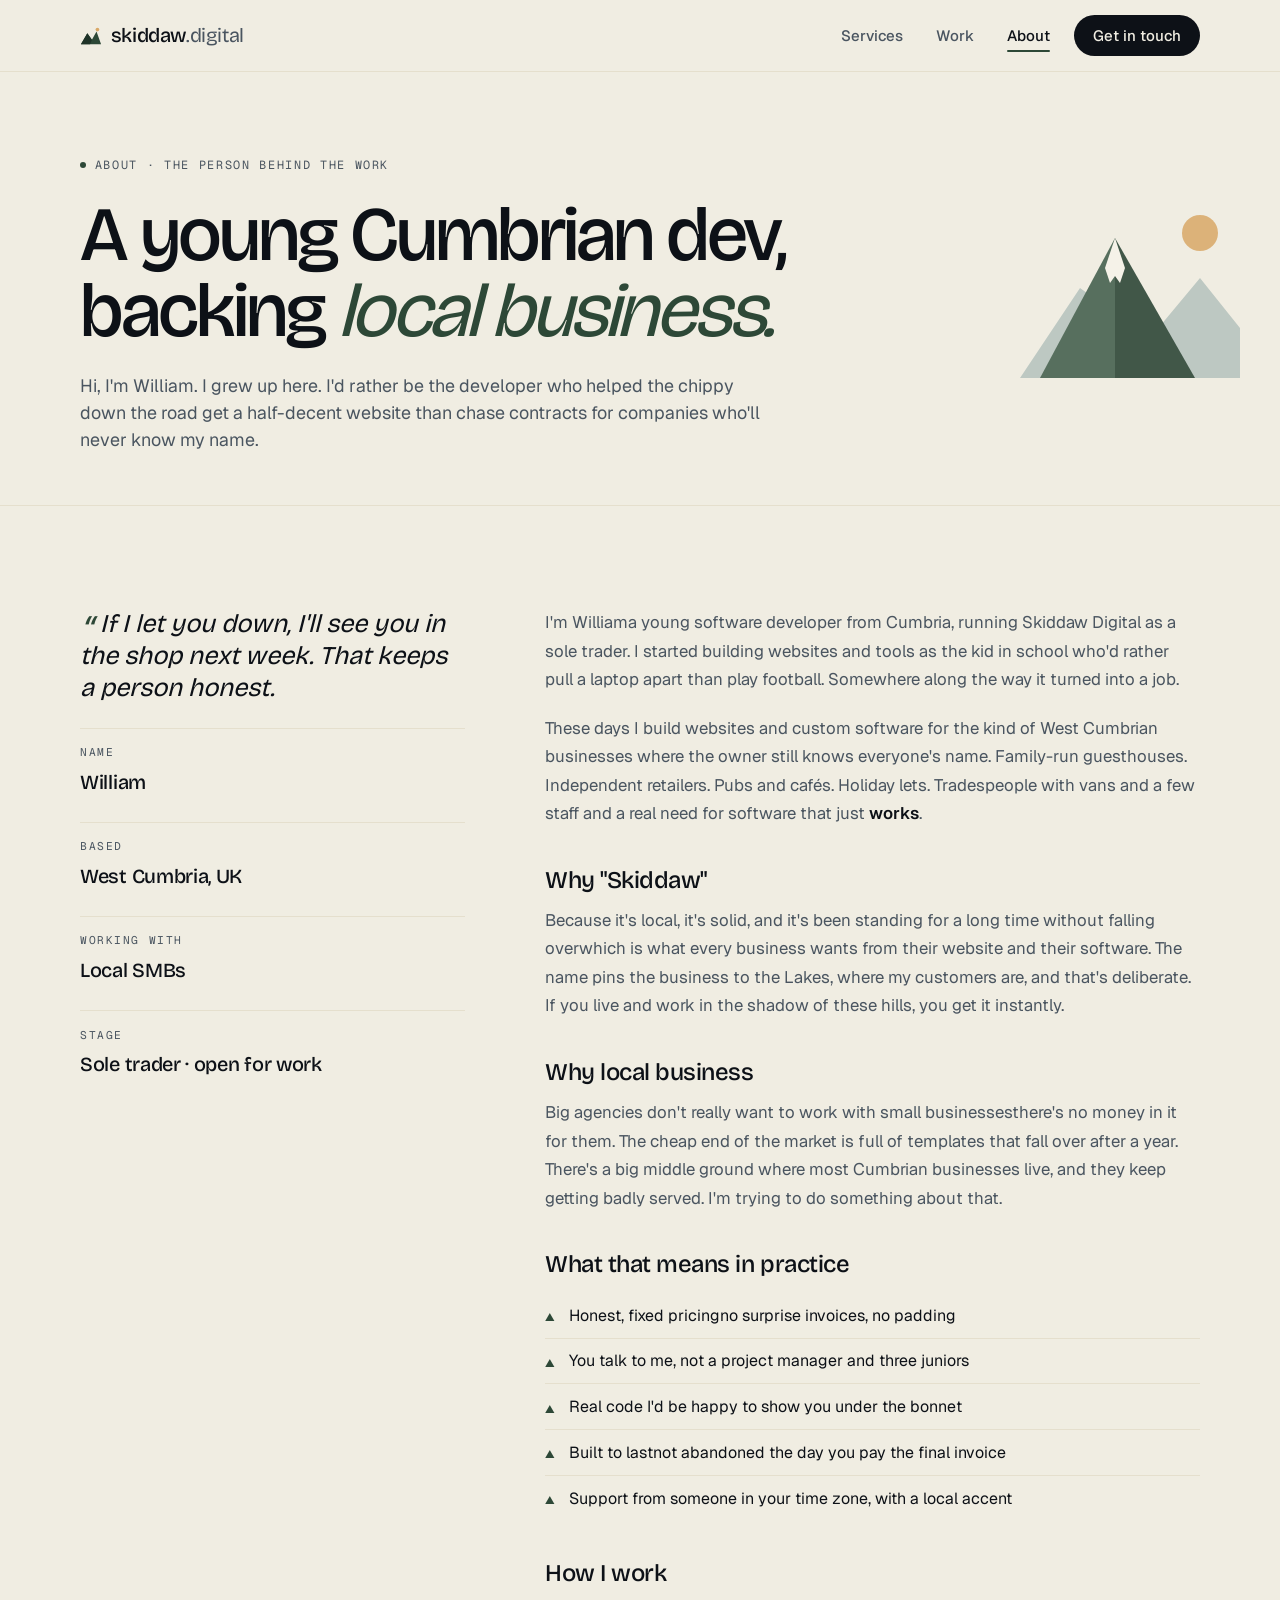
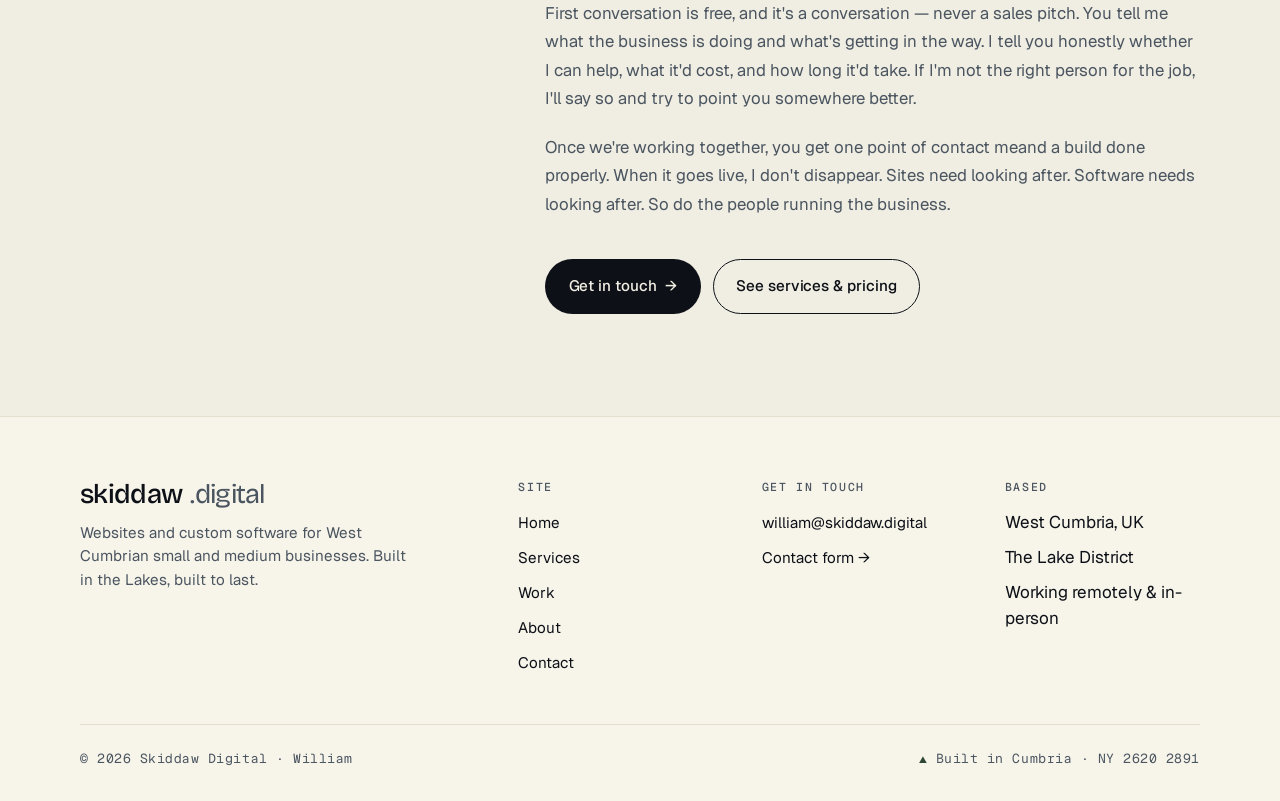
==== about.html @ 1a7762fa "Re Change titles back" ====
<!DOCTYPE html>
<html lang="en-GB">
<head>
  <meta charset="UTF-8" />
  <meta name="viewport" content="width=device-width, initial-scale=1.0" />
  <title>About — Skiddaw Digital</title>
  <meta name="description" content="William, the person behind Skiddaw Digital. On a mission to give West Cumbrian small businesses better websites and software, without the agency markup." />
  <link rel="preconnect" href="https://fonts.googleapis.com" />
  <link rel="preconnect" href="https://fonts.gstatic.com" crossorigin />
  <link href="https://fonts.googleapis.com/css2?family=Bricolage+Grotesque:opsz,wght@12..96,300..700&family=Geist:wght@400;500;600&family=Geist+Mono:wght@400;500&display=swap" rel="stylesheet" />
  <link rel="stylesheet" href="styles.css" />
</head>
<body>

  <header class="site-header">
    <div class="nav-inner">
      <a href="index.html" class="logo">
        <svg class="logo-mark" viewBox="0 0 24 24" xmlns="http://www.w3.org/2000/svg" aria-hidden="true">
          <polygon points="1,21 8,9 13,16 18,7 23,21" fill="#2D4837"/>
          <polygon points="8,9 13,16 11,21 1,21" fill="#1F3328"/>
          <circle cx="19" cy="5" r="2" fill="#D9A867"/>
        </svg>
        <span>skiddaw<span class="digital">.digital</span></span>
      </a>
      <button class="nav-toggle" aria-expanded="false" aria-controls="nav-list">Menu</button>
      <ul class="nav-list" id="nav-list">
        <li><a href="services.html">Services</a></li>
        <li><a href="work.html">Work</a></li>
        <li><a href="about.html" class="active">About</a></li>
        <li><a href="contact.html" class="nav-cta">Get in touch</a></li>
      </ul>
    </div>
  </header>

  <main>

    <!-- ===== Page hero ===== -->
    <section class="page-hero">
      <div class="container">
        <p class="kicker"><span class="dot"></span> About · The person behind the work</p>
        <h1 data-reveal>
          A young Cumbrian dev,<br/>
          backing <span class="accent">local business.</span>
        </h1>
        <p class="lead lead-wide" data-reveal>
          Hi, I'm William. I grew up here. I'd rather be the developer
          who helped the chippy down the road get a half-decent website
          than chase contracts for companies who'll never know my name.
        </p>

        <svg class="page-hero-mark" viewBox="0 0 220 180" xmlns="http://www.w3.org/2000/svg" aria-hidden="true">
          <circle cx="180" cy="35" r="18" fill="#D9A867"/>
          <polygon fill="#B5C2BD" points="0,180 60,90 130,140 180,80 220,130 220,180"/>
          <polygon fill="#3D5A48" points="20,180 95,40 95,180"/>
          <polygon fill="#233D2E" points="95,40 95,180 175,180"/>
          <polygon fill="#F7F4EA" points="85,70 95,40 105,70 100,85 95,78 90,85"/>
        </svg>
      </div>
    </section>

    <!-- ===== About body ===== -->
    <section class="section">
      <div class="container">
        <div class="about-grid">

          <aside class="about-side">
            <div class="sticky">
              <p class="pull-quote">
                If I let you down, I'll see you in the shop next week.
                That keeps a person honest.
              </p>
              <div class="meta-card">
                <div class="label">Name</div>
                <div class="value">William</div>
              </div>
              <div class="meta-card">
                <div class="label">Based</div>
                <div class="value">West Cumbria, UK</div>
              </div>
              <div class="meta-card">
                <div class="label">Working with</div>
                <div class="value">Local SMBs</div>
              </div>
              <div class="meta-card">
                <div class="label">Stage</div>
                <div class="value">Sole trader · open for work</div>
              </div>
            </div>
          </aside>

          <div class="prose" data-reveal>
            <p>
              I'm Williama young software developer from Cumbria,
              running Skiddaw Digital as a sole trader. I started
              building websites and tools as the kid in school who'd
              rather pull a laptop apart than play football. Somewhere
              along the way it turned into a job.
            </p>

            <p>
              These days I build websites and custom software for the
              kind of West Cumbrian businesses where the owner still
              knows everyone's name. Family-run guesthouses. Independent
              retailers. Pubs and cafés. Holiday lets. Tradespeople with
              vans and a few staff and a real need for software that
              just <strong>works</strong>.
            </p>

            <h3>Why "Skiddaw"</h3>
            <p>
              Because it's local, it's solid, and it's been standing for
              a long time without falling overwhich is what every
              business wants from their website and their software. The
              name pins the business to the Lakes, where my customers
              are, and that's deliberate. If you live and work in the
              shadow of these hills, you get it instantly.
            </p>

            <h3>Why local business</h3>
            <p>
              Big agencies don't really want to work with small
              businessesthere's no money in it for them. The cheap
              end of the market is full of templates that fall over
              after a year. There's a big middle ground where most
              Cumbrian businesses live, and they keep getting badly
              served. I'm trying to do something about that.
            </p>

            <h3>What that means in practice</h3>
            <ul>
              <li>Honest, fixed pricingno surprise invoices, no padding</li>
              <li>You talk to me, not a project manager and three juniors</li>
              <li>Real code I'd be happy to show you under the bonnet</li>
              <li>Built to lastnot abandoned the day you pay the final invoice</li>
              <li>Support from someone in your time zone, with a local accent</li>
            </ul>

            <h3>How I work</h3>
            <p>
              First conversation is free, and it's a conversation —
              never a sales pitch. You tell me what the business is
              doing and what's getting in the way. I tell you honestly
              whether I can help, what it'd cost, and how long it'd
              take. If I'm not the right person for the job, I'll say so
              and try to point you somewhere better.
            </p>

            <p>
              Once we're working together, you get one point of contact
             meand a build done properly. When it goes live, I
              don't disappear. Sites need looking after. Software needs
              looking after. So do the people running the business.
            </p>


            <div class="cta-row" style="margin-top: 2.5rem;">
              <a href="contact.html" class="btn btn-primary">Get in touch <span class="arrow">→</span></a>
              <a href="services.html" class="btn btn-ghost">See services &amp; pricing</a>
            </div>
          </div>

        </div>
      </div>
    </section>

  </main>

  <footer>
    <div class="container">
      <div class="footer-grid">
        <div class="footer-brand">
          <h3>skiddaw<span class="digital">.digital</span></h3>
          <p>
            Websites and custom software for West Cumbrian small and medium
            businesses. Built in the Lakes, built to last.
          </p>
        </div>
        <div class="footer-col">
          <h4>Site</h4>
          <ul>
            <li><a href="index.html">Home</a></li>
            <li><a href="services.html">Services</a></li>
            <li><a href="work.html">Work</a></li>
            <li><a href="about.html">About</a></li>
            <li><a href="contact.html">Contact</a></li>
          </ul>
        </div>
        <div class="footer-col">
          <h4>Get in touch</h4>
          <ul>
            <li><a href="mailto:william@skiddaw.digital">william@skiddaw.digital</a></li>
            <li><a href="contact.html">Contact form →</a></li>
          </ul>
        </div>
        <div class="footer-col">
          <h4>Based</h4>
          <ul>
            <li>West Cumbria, UK</li>
            <li>The Lake District</li>
            <li>Working remotely &amp; in-person</li>
          </ul>
        </div>
      </div>
      <div class="footer-bottom">
        <span>© <span data-year></span> Skiddaw Digital · William</span>
        <span><span class="accent">▲</span> Built in Cumbria · NY 2620 2891</span>
      </div>
    </div>
  </footer>

  <script src="script.js"></script>
</body>
</html>
---- styles.css ----
/* =========================================================
   Skiddaw Digital
   Modern stylesheetlow-poly mountain identity
   ========================================================= */

:root {
  /* === Stone / mountain palette === */
  --stone:        #F0EDE2;   /* page background, warm stone */
  --stone-50:     #F7F4EA;
  --stone-100:    #FBF8EE;   /* surfaces, cards */
  --stone-200:    #E5DFCD;   /* borders, hairlines */
  --stone-300:    #C8C1AB;

  --ink:          #0D1117;   /* primary text, near-black */
  --ink-2:        #1F2937;
  --slate:        #4A5560;   /* muted text */
  --slate-2:      #6B7480;

  /* === Mountain layers === */
  --sky:          #E4E8E3;
  --peak-far:     #B5C2BD;   /* furthest range, palest */
  --peak-mid:     #758678;   /* mid range */
  --peak-main-l:  #3D5A48;   /* main peak, light face */
  --peak-main-d:  #233D2E;   /* main peak, shadow face */
  --peak-sub-l:   #4A6855;
  --peak-sub-d:   #2D4837;
  --foreground:   #1A2D22;   /* deepest, front layer */
  --snow:         #F7F4EA;
  --sun:          #D9A867;   /* heather/sunset, single warm accent */

  /* === Brand accents (used sparingly) === */
  --fell:         #2D4837;   /* primary accentdeep fell green */
  --fell-bright:  #3D6750;
  --fell-deep:    #1F3328;
  --heather:      #C97A3F;   /* secondary accent, autumn fells */

  /* === Type === */
  --display: "Bricolage Grotesque", "Helvetica Neue", system-ui, sans-serif;
  --body:    "Geist", "Inter", system-ui, -apple-system, sans-serif;
  --mono:    "Geist Mono", ui-monospace, "JetBrains Mono", monospace;

  /* === Layout === */
  --container: 1200px;
  --gutter: clamp(1.25rem, 4vw, 2.5rem);
  --radius: 6px;
  --radius-lg: 14px;
}

* { box-sizing: border-box; margin: 0; padding: 0; }
html { scroll-behavior: smooth; }

body {
  font-family: var(--body);
  font-size: 17px;
  line-height: 1.55;
  color: var(--ink);
  background: var(--stone);
  -webkit-font-smoothing: antialiased;
  -moz-osx-font-smoothing: grayscale;
  overflow-x: hidden;
  font-feature-settings: "ss01", "cv11";
}

img, svg { max-width: 100%; display: block; }
a { color: inherit; text-decoration: none; }
::selection { background: var(--fell); color: var(--stone); }

/* =========================================================
   Header / Nav
   ========================================================= */

.site-header {
  border-bottom: 1px solid var(--stone-200);
  position: sticky;
  top: 0;
  background: rgba(240, 237, 226, 0.92);
  backdrop-filter: blur(10px) saturate(120%);
  -webkit-backdrop-filter: blur(10px) saturate(120%);
  z-index: 100;
}

.nav-inner {
  max-width: var(--container);
  margin: 0 auto;
  padding: 0.95rem var(--gutter);
  display: flex;
  align-items: center;
  justify-content: space-between;
  gap: 1.5rem;
}

.logo {
  font-family: var(--display);
  font-size: 1.25rem;
  font-weight: 500;
  letter-spacing: -0.02em;
  display: flex;
  align-items: center;
  gap: 0.55rem;
  color: var(--ink);
}

.logo-mark {
  width: 22px;
  height: 22px;
  display: inline-block;
  flex-shrink: 0;
}

.logo .digital {
  color: var(--slate);
  font-weight: 400;
}

.nav-list {
  list-style: none;
  display: flex;
  align-items: center;
  gap: 0.15rem;
}

.nav-list a {
  display: block;
  padding: 0.5rem 0.95rem;
  font-size: 0.94rem;
  font-weight: 500;
  color: var(--slate);
  transition: color 0.2s;
  position: relative;
  font-family: var(--body);
}

.nav-list a:hover { color: var(--ink); }
.nav-list a.active { color: var(--ink); }
.nav-list a.active::after {
  content: "";
  position: absolute;
  bottom: 0.2rem;
  left: 0.95rem;
  right: 0.95rem;
  height: 2px;
  background: var(--fell);
  border-radius: 1px;
}

.nav-cta {
  background: var(--ink);
  color: var(--stone) !important;
  border-radius: 999px;
  padding: 0.55rem 1.2rem !important;
  margin-left: 0.4rem;
  transition: background 0.2s !important;
}
.nav-cta:hover { background: var(--fell); }
.nav-cta::after { display: none !important; }

.nav-toggle {
  display: none;
  background: none;
  border: 1px solid var(--stone-200);
  border-radius: 4px;
  padding: 0.45rem 0.8rem;
  font-family: var(--body);
  font-size: 0.85rem;
  font-weight: 500;
  cursor: pointer;
  color: var(--ink);
}

@media (max-width: 760px) {
  .nav-list { display: none; }
  .nav-list.open {
    display: flex;
    position: absolute;
    top: 100%;
    left: 0; right: 0;
    flex-direction: column;
    align-items: stretch;
    background: var(--stone);
    border-bottom: 1px solid var(--stone-200);
    padding: 0.5rem var(--gutter) 1rem;
    gap: 0;
  }
  .nav-list.open a {
    padding: 0.85rem 0;
    border-bottom: 1px solid var(--stone-200);
  }
  .nav-list.open .nav-cta {
    margin-top: 0.75rem;
    margin-left: 0;
    text-align: center;
  }
  .nav-toggle { display: inline-block; }
}

/* =========================================================
   Layout primitives
   ========================================================= */

.container {
  max-width: var(--container);
  margin: 0 auto;
  padding: 0 var(--gutter);
}

.section { padding: clamp(4rem, 8vw, 7rem) 0; }
.section-tight { padding: clamp(2.5rem, 5vw, 4rem) 0; }

.section-tag {
  font-family: var(--mono);
  font-size: 0.74rem;
  letter-spacing: 0.12em;
  text-transform: uppercase;
  color: var(--fell);
  display: inline-flex;
  align-items: center;
  gap: 0.6rem;
  margin-bottom: 1.5rem;
}

.section-tag::before {
  content: "";
  width: 22px;
  height: 1px;
  background: var(--fell);
}

/* =========================================================
   Typography
   ========================================================= */

h1, h2, h3, h4 {
  font-family: var(--display);
  font-weight: 500;
  line-height: 1.02;
  letter-spacing: -0.025em;
  color: var(--ink);
}

.display-xl {
  font-size: clamp(2.85rem, 8vw, 6.5rem);
  font-weight: 500;
  line-height: 0.96;
  letter-spacing: -0.045em;
}

.display-xl .accent {
  color: var(--fell);
  font-style: italic;
  font-weight: 400;
}

.display-l {
  font-size: clamp(2rem, 4.5vw, 3.5rem);
  font-weight: 500;
  line-height: 1;
  letter-spacing: -0.035em;
}

.display-l .accent {
  color: var(--fell);
  font-style: italic;
  font-weight: 400;
}

.display-m {
  font-size: clamp(1.6rem, 2.8vw, 2.25rem);
  font-weight: 500;
  letter-spacing: -0.025em;
}

.kicker {
  font-family: var(--mono);
  font-size: 0.74rem;
  letter-spacing: 0.14em;
  text-transform: uppercase;
  color: var(--slate);
  margin-bottom: 1.5rem;
  display: inline-flex;
  align-items: center;
  gap: 0.55rem;
}

.kicker .dot {
  width: 6px; height: 6px;
  background: var(--fell);
  border-radius: 50%;
  display: inline-block;
}

.lead {
  font-size: clamp(1.1rem, 1.6vw, 1.3rem);
  line-height: 1.5;
  color: var(--slate);
  max-width: 40ch;
}

.lead-wide { max-width: 60ch; }

p { color: var(--slate); }
p strong { color: var(--ink); font-weight: 600; }

/* =========================================================
   Buttons
   ========================================================= */

.btn {
  display: inline-flex;
  align-items: center;
  gap: 0.55rem;
  padding: 0.85rem 1.4rem;
  font-family: var(--body);
  font-size: 0.95rem;
  font-weight: 500;
  border-radius: 999px;
  border: 1px solid transparent;
  cursor: pointer;
  transition: transform 0.18s ease, background 0.2s, color 0.2s, border-color 0.2s;
  white-space: nowrap;
  letter-spacing: -0.005em;
}

.btn:hover { transform: translateY(-1px); }
.btn .arrow { transition: transform 0.2s; }
.btn:hover .arrow { transform: translateX(3px); }

.btn-primary {
  background: var(--ink);
  color: var(--stone);
}
.btn-primary:hover { background: var(--fell); }

.btn-accent {
  background: var(--fell);
  color: var(--stone);
}
.btn-accent:hover { background: var(--fell-bright); }

.btn-ghost {
  background: transparent;
  color: var(--ink);
  border-color: var(--ink);
}
.btn-ghost:hover { background: var(--ink); color: var(--stone); }

.cta-row { display: flex; gap: 0.75rem; flex-wrap: wrap; }

/* =========================================================
   Hero (home)
   ========================================================= */

.hero {
  padding: clamp(3.5rem, 8vw, 6rem) 0 0;
  position: relative;
}

.hero-grid {
  display: grid;
  grid-template-columns: 1fr;
  gap: 2.5rem;
  align-items: end;
  margin-bottom: clamp(2.5rem, 5vw, 4rem);
}

@media (min-width: 880px) {
  .hero-grid {
    grid-template-columns: minmax(0, 1.5fr) minmax(0, 1fr);
    gap: 4rem;
  }
}

.hero-lead {
  max-width: 34ch;
  margin-top: 1.75rem;
  font-size: clamp(1.05rem, 1.4vw, 1.2rem);
  color: var(--slate);
}

.hero-meta {
  display: flex;
  flex-direction: column;
  gap: 1.25rem;
  padding-bottom: 0.25rem;
}

.coords-card {
  border: 1px solid var(--stone-200);
  background: var(--stone-100);
  border-radius: var(--radius);
  padding: 1.1rem 1.25rem;
  font-family: var(--mono);
  font-size: 0.78rem;
  color: var(--slate);
  line-height: 1.7;
}

.coords-card .coord-label {
  color: var(--fell);
  text-transform: uppercase;
  letter-spacing: 0.1em;
  font-size: 0.7rem;
  margin-bottom: 0.35rem;
}

.coords-card .coord-val { color: var(--ink); }

/* === Mountain scene panel === */
.mountain-banner {
  width: 100%;
  background: var(--sky);
  border-top: 1px solid var(--stone-200);
  border-bottom: 1px solid var(--stone-200);
  position: relative;
  overflow: hidden;
}

.mountain-banner svg {
  width: 100%;
  height: auto;
  display: block;
}

/* Strap caption under mountain */
.elev-strap {
  background: var(--ink);
  color: var(--stone);
  padding: 0.85rem 0;
  font-family: var(--mono);
  font-size: 0.78rem;
  letter-spacing: 0.1em;
  text-transform: uppercase;
}

.elev-strap-inner {
  max-width: var(--container);
  margin: 0 auto;
  padding: 0 var(--gutter);
  display: flex;
  flex-wrap: wrap;
  justify-content: space-between;
  gap: 1rem;
  color: rgba(240, 237, 226, 0.7);
}

.elev-strap-inner .accent { color: var(--sun); }

/* =========================================================
   Services grid (home overview)
   ========================================================= */

.split-head {
  display: grid;
  grid-template-columns: 1fr;
  gap: 2rem;
  align-items: end;
  margin-bottom: 3rem;
}

@media (min-width: 880px) {
  .split-head { grid-template-columns: 1.2fr 1fr; gap: 4rem; }
}

.svc-grid {
  display: grid;
  grid-template-columns: 1fr;
  gap: 1rem;
}

@media (min-width: 720px) {
  .svc-grid { grid-template-columns: repeat(3, 1fr); }
}

.svc-card {
  background: var(--stone-100);
  border: 1px solid var(--stone-200);
  border-radius: var(--radius-lg);
  padding: 2rem 1.85rem;
  display: flex;
  flex-direction: column;
  gap: 0.85rem;
  position: relative;
  transition: transform 0.25s ease, border-color 0.2s, box-shadow 0.25s ease;
}

.svc-card:hover {
  transform: translateY(-4px);
  border-color: var(--fell);
  box-shadow: 0 12px 40px -18px rgba(45, 72, 55, 0.25);
}

.svc-card .ico {
  width: 38px; height: 38px;
  margin-bottom: 0.4rem;
  color: var(--fell);
}
.svc-card .ico svg { width: 100%; height: 100%; }

.svc-card .num {
  font-family: var(--mono);
  font-size: 0.72rem;
  letter-spacing: 0.12em;
  color: var(--slate);
  text-transform: uppercase;
  position: absolute;
  top: 1rem;
  right: 1.25rem;
}

.svc-card h3 {
  font-family: var(--display);
  font-size: 1.55rem;
  font-weight: 500;
  letter-spacing: -0.02em;
}

.svc-card .from-price {
  font-family: var(--mono);
  font-size: 0.85rem;
  color: var(--fell);
  margin-top: -0.25rem;
  font-weight: 500;
}

.svc-card p {
  font-size: 0.95rem;
  line-height: 1.55;
  color: var(--slate);
  flex-grow: 1;
}

.svc-card .more {
  font-family: var(--mono);
  font-size: 0.8rem;
  color: var(--fell);
  letter-spacing: 0.04em;
  margin-top: 0.5rem;
}

/* =========================================================
   "Also offering" stripsecondary services on home
   ========================================================= */

.svc-also {
  margin-top: clamp(3rem, 5vw, 4.5rem);
  padding-top: clamp(2.5rem, 4vw, 3.5rem);
  border-top: 1px solid var(--stone-200);
}

.svc-also-head {
  font-family: var(--mono);
  font-size: 0.74rem;
  letter-spacing: 0.14em;
  text-transform: uppercase;
  color: var(--slate);
  margin-bottom: 1.75rem;
  display: inline-flex;
  align-items: center;
  gap: 0.6rem;
}

.svc-also-head::before {
  content: "";
  width: 22px;
  height: 1px;
  background: var(--slate);
}

.svc-also-grid {
  display: grid;
  grid-template-columns: 1fr;
  gap: 1rem;
}

@media (min-width: 720px) {
  .svc-also-grid { grid-template-columns: repeat(3, 1fr); }
}

.also-card {
  background: transparent;
  border: 1px solid var(--stone-200);
  border-radius: var(--radius-lg);
  padding: 1.5rem 1.65rem;
  display: flex;
  flex-direction: column;
  gap: 0.55rem;
  color: var(--ink);
  transition: transform 0.22s ease, border-color 0.2s, background 0.2s;
}

.also-card:hover {
  transform: translateY(-2px);
  border-color: var(--fell);
  background: var(--stone-100);
}

.also-card .ico {
  width: 30px;
  height: 30px;
  color: var(--fell);
  margin-bottom: 0.25rem;
}

.also-card .ico svg { width: 100%; height: 100%; }

.also-card h4 {
  font-family: var(--display);
  font-size: 1.2rem;
  font-weight: 500;
  letter-spacing: -0.02em;
  color: var(--ink);
}

.also-card p {
  font-size: 0.9rem;
  line-height: 1.5;
  color: var(--slate);
  flex-grow: 1;
}

.also-card .more {
  font-family: var(--mono);
  font-size: 0.74rem;
  color: var(--fell);
  letter-spacing: 0.04em;
  margin-top: 0.35rem;
}

/* =========================================================
   Featured work rows
   ========================================================= */

.work-list {
  display: flex;
  flex-direction: column;
}

.work-row {
  display: grid;
  grid-template-columns: 1fr;
  gap: 0.6rem;
  padding: 2rem 0;
  border-top: 1px solid var(--stone-200);
  transition: padding 0.25s ease, background 0.2s ease;
  align-items: baseline;
}

.work-row:last-child { border-bottom: 1px solid var(--stone-200); }

@media (min-width: 720px) {
  .work-row {
    grid-template-columns: 80px 1fr 1fr auto;
    gap: 2rem;
    padding: 1.75rem 0;
  }
}

.work-row .num {
  font-family: var(--mono);
  font-size: 0.85rem;
  color: var(--slate);
}

.work-row h3 {
  font-family: var(--display);
  font-size: clamp(1.4rem, 2.2vw, 1.85rem);
  font-weight: 500;
  letter-spacing: -0.02em;
  transition: color 0.2s, font-style 0.2s;
}

.work-row:hover h3 {
  color: var(--fell);
  font-style: italic;
  font-weight: 400;
}

.work-row .desc { font-size: 0.95rem; color: var(--slate); }

.work-row .arrow-link {
  font-family: var(--mono);
  font-size: 0.8rem;
  color: var(--fell);
  letter-spacing: 0.05em;
}

/* =========================================================
   Pricing tables
   ========================================================= */

.tier-grid {
  display: grid;
  grid-template-columns: 1fr;
  gap: 1rem;
  margin-top: 2.5rem;
}

@media (min-width: 880px) {
  .tier-grid { grid-template-columns: repeat(3, 1fr); }
}

.tier {
  background: var(--stone-100);
  border: 1px solid var(--stone-200);
  border-radius: var(--radius-lg);
  padding: 2rem 1.75rem;
  display: flex;
  flex-direction: column;
  gap: 1rem;
  position: relative;
  transition: border-color 0.2s, transform 0.25s, box-shadow 0.25s;
}

.tier:hover { transform: translateY(-3px); border-color: var(--fell); }

.tier.featured {
  background: var(--ink);
  color: var(--stone);
  border-color: var(--ink);
}

.tier.featured h3,
.tier.featured .tier-price { color: var(--stone); }

.tier.featured p,
.tier.featured li { color: rgba(240, 237, 226, 0.75); }

.tier.featured .tier-features li::before { color: var(--sun); }

.tier.featured .tier-badge {
  background: var(--sun);
  color: var(--ink);
}

.tier-badge {
  position: absolute;
  top: -10px;
  right: 1.5rem;
  background: var(--fell);
  color: var(--stone);
  font-family: var(--mono);
  font-size: 0.68rem;
  letter-spacing: 0.12em;
  text-transform: uppercase;
  padding: 0.3rem 0.7rem;
  border-radius: 999px;
}

.tier-name {
  font-family: var(--mono);
  font-size: 0.72rem;
  letter-spacing: 0.12em;
  text-transform: uppercase;
  color: var(--slate);
}

.tier.featured .tier-name { color: rgba(240, 237, 226, 0.55); }

.tier h3 {
  font-family: var(--display);
  font-size: 1.75rem;
  font-weight: 500;
  letter-spacing: -0.025em;
}

.tier-price {
  font-family: var(--display);
  font-size: clamp(2rem, 4vw, 2.75rem);
  font-weight: 500;
  letter-spacing: -0.03em;
  line-height: 1;
  color: var(--ink);
  margin: 0.5rem 0 0.25rem;
}

.tier-price .unit {
  font-size: 0.95rem;
  font-weight: 400;
  color: var(--slate);
  margin-left: 0.25rem;
  letter-spacing: 0;
}

.tier.featured .tier-price .unit { color: rgba(240, 237, 226, 0.6); }

.tier-tagline {
  font-size: 0.92rem;
  color: var(--slate);
  margin-bottom: 0.5rem;
  font-style: italic;
}

.tier-features {
  list-style: none;
  display: flex;
  flex-direction: column;
  gap: 0.5rem;
  font-size: 0.94rem;
  margin: 0.5rem 0;
}

.tier-features li {
  padding-left: 1.4rem;
  position: relative;
  color: var(--ink);
  line-height: 1.45;
}

.tier.featured .tier-features li { color: var(--stone); }

.tier-features li::before {
  content: "▲";
  position: absolute;
  left: 0;
  top: 0.05em;
  color: var(--fell);
  font-size: 0.7rem;
}

.tier-best-for {
  margin-top: auto;
  padding-top: 1.25rem;
  border-top: 1px solid var(--stone-200);
  font-size: 0.85rem;
  color: var(--slate);
}

.tier.featured .tier-best-for {
  border-top-color: rgba(240, 237, 226, 0.15);
}

.tier-best-for strong {
  display: block;
  font-family: var(--mono);
  font-size: 0.7rem;
  letter-spacing: 0.12em;
  text-transform: uppercase;
  color: var(--fell);
  margin-bottom: 0.35rem;
  font-weight: 500;
}

.tier.featured .tier-best-for strong { color: var(--sun); }

/* Compact pricing rows for software services */
.price-row {
  display: grid;
  grid-template-columns: 1fr;
  gap: 0.75rem;
  padding: 1.5rem 0;
  border-top: 1px solid var(--stone-200);
  align-items: baseline;
}

.price-row:last-child { border-bottom: 1px solid var(--stone-200); }

@media (min-width: 720px) {
  .price-row {
    grid-template-columns: 1.3fr 2fr auto;
    gap: 2.5rem;
  }
}

.price-row h4 {
  font-family: var(--display);
  font-size: 1.35rem;
  font-weight: 500;
  letter-spacing: -0.02em;
}

.price-row p { font-size: 0.94rem; color: var(--slate); }

.price-row .price {
  font-family: var(--mono);
  font-size: 0.95rem;
  color: var(--fell);
  font-weight: 500;
  white-space: nowrap;
}

/* =========================================================
   Big CTA banner
   ========================================================= */

.cta-banner {
  background: var(--ink);
  color: var(--stone);
  padding: clamp(3.5rem, 7vw, 6rem) 0;
  position: relative;
  overflow: hidden;
}

.cta-banner h2 {
  color: var(--stone);
  font-size: clamp(2rem, 5vw, 3.8rem);
  font-weight: 500;
  letter-spacing: -0.03em;
  max-width: 18ch;
  margin-bottom: 1.25rem;
  line-height: 1;
}

.cta-banner h2 .accent {
  color: var(--sun);
  font-style: italic;
  font-weight: 400;
}

.cta-banner p {
  color: rgba(240, 237, 226, 0.7);
  max-width: 52ch;
  margin-bottom: 2rem;
}

.cta-banner .btn-primary {
  background: var(--stone);
  color: var(--ink);
}
.cta-banner .btn-primary:hover { background: var(--sun); }

/* Decorative mountain silhouette */
.cta-mountains {
  position: absolute;
  right: -40px;
  bottom: -20px;
  width: 60%;
  max-width: 700px;
  opacity: 0.15;
  pointer-events: none;
}

/* =========================================================
   Footer
   ========================================================= */

footer {
  background: var(--stone-50);
  padding: 4rem 0 2rem;
  border-top: 1px solid var(--stone-200);
  position: relative;
}

.footer-grid {
  display: grid;
  grid-template-columns: 1fr;
  gap: 2.5rem;
}

@media (min-width: 720px) {
  .footer-grid { grid-template-columns: 2fr 1fr 1fr 1fr; gap: 3rem; }
}

.footer-brand h3 {
  font-family: var(--display);
  font-size: 1.7rem;
  font-weight: 500;
  letter-spacing: -0.025em;
  margin-bottom: 0.75rem;
  display: flex;
  align-items: center;
  gap: 0.5rem;
}

.footer-brand h3 .digital {
  color: var(--slate);
  font-weight: 400;
}

.footer-brand p { max-width: 34ch; font-size: 0.95rem; }

.footer-col h4 {
  font-family: var(--mono);
  font-size: 0.72rem;
  letter-spacing: 0.14em;
  text-transform: uppercase;
  color: var(--slate);
  margin-bottom: 1rem;
  font-weight: 500;
}

.footer-col ul { list-style: none; display: flex; flex-direction: column; gap: 0.55rem; }

.footer-col a {
  font-size: 0.95rem;
  color: var(--ink);
  transition: color 0.2s;
}
.footer-col a:hover { color: var(--fell); }

.footer-bottom {
  margin-top: 3rem;
  padding-top: 1.5rem;
  border-top: 1px solid var(--stone-200);
  display: flex;
  justify-content: space-between;
  flex-wrap: wrap;
  gap: 1rem;
  font-size: 0.82rem;
  color: var(--slate);
  font-family: var(--mono);
  letter-spacing: 0.04em;
}

.footer-bottom .accent { color: var(--fell); }

/* =========================================================
   Interior page hero
   ========================================================= */

.page-hero {
  padding: clamp(3rem, 6vw, 5rem) 0 clamp(2.5rem, 4vw, 4rem);
  border-bottom: 1px solid var(--stone-200);
  position: relative;
}

.page-hero h1 {
  font-size: clamp(2.5rem, 6vw, 5rem);
  font-weight: 500;
  line-height: 0.98;
  letter-spacing: -0.04em;
  margin-bottom: 1.5rem;
  max-width: 18ch;
}

.page-hero h1 .accent {
  color: var(--fell);
  font-style: italic;
  font-weight: 400;
}

.page-hero .lead-wide {
  max-width: 58ch;
  font-size: clamp(1.05rem, 1.4vw, 1.25rem);
}

/* Small mountain echo on interior pages */
.page-hero-mark {
  position: absolute;
  right: var(--gutter);
  top: 50%;
  transform: translateY(-50%);
  width: clamp(120px, 18vw, 220px);
  opacity: 0.85;
  pointer-events: none;
  display: none;
}

@media (min-width: 880px) {
  .page-hero-mark { display: block; }
  .page-hero h1, .page-hero .lead-wide { max-width: min(58ch, calc(100% - 260px)); }
}

/* =========================================================
   About page
   ========================================================= */

.about-grid {
  display: grid;
  grid-template-columns: 1fr;
  gap: 3rem;
}

@media (min-width: 880px) {
  .about-grid { grid-template-columns: 1fr 1.7fr; gap: 5rem; }
}

.about-side .sticky {
  position: sticky;
  top: 6rem;
  display: flex;
  flex-direction: column;
  gap: 1.5rem;
}

.about-side .pull-quote {
  font-family: var(--display);
  font-style: italic;
  font-weight: 400;
  font-size: clamp(1.4rem, 2vw, 1.85rem);
  line-height: 1.25;
  color: var(--ink);
}

.about-side .pull-quote::before {
  content: "“";
  color: var(--fell);
  font-size: 1.5em;
  line-height: 0;
  vertical-align: -0.3em;
  margin-right: 0.05em;
}

.meta-card {
  border-top: 1px solid var(--stone-200);
  padding-top: 0.95rem;
}

.meta-card .label {
  font-family: var(--mono);
  font-size: 0.7rem;
  letter-spacing: 0.14em;
  text-transform: uppercase;
  color: var(--slate);
  margin-bottom: 0.35rem;
}

.meta-card .value {
  font-family: var(--display);
  font-size: 1.25rem;
  font-weight: 500;
  color: var(--ink);
  letter-spacing: -0.015em;
}

.prose {
  max-width: 62ch;
  font-size: 1.05rem;
  line-height: 1.7;
  color: var(--ink);
}

.prose p { margin-bottom: 1.25rem; color: var(--slate); }
.prose p strong { color: var(--ink); }

.prose h3 {
  font-family: var(--display);
  font-size: 1.5rem;
  font-weight: 500;
  margin: 2.5rem 0 0.85rem;
  letter-spacing: -0.02em;
}

.prose ul {
  list-style: none;
  margin: 1rem 0 1.5rem;
  padding: 0;
}

.prose ul li {
  padding: 0.55rem 0 0.55rem 1.5rem;
  position: relative;
  color: var(--ink);
  border-bottom: 1px solid var(--stone-200);
  font-size: 1rem;
}

.prose ul li:last-child { border-bottom: none; }

.prose ul li::before {
  content: "▲";
  position: absolute;
  left: 0;
  color: var(--fell);
  font-size: 0.7rem;
  top: 0.95rem;
}

/* =========================================================
   Work / case study pages
   ========================================================= */

.case {
  padding: clamp(3rem, 6vw, 5rem) 0;
  border-bottom: 1px solid var(--stone-200);
}

.case:last-child { border-bottom: none; }

.case-head {
  display: grid;
  grid-template-columns: 1fr;
  gap: 2rem;
  margin-bottom: 2.5rem;
  align-items: end;
}

@media (min-width: 880px) {
  .case-head { grid-template-columns: 1fr 1fr; gap: 4rem; }
}

.case-meta-tag {
  font-family: var(--mono);
  font-size: 0.72rem;
  letter-spacing: 0.12em;
  text-transform: uppercase;
  color: var(--fell);
  margin-bottom: 0.85rem;
}

.case h2 {
  font-size: clamp(2.25rem, 4.5vw, 3.5rem);
  font-weight: 500;
  letter-spacing: -0.035em;
  line-height: 1;
}

.case h2 .accent {
  color: var(--fell);
  font-style: italic;
  font-weight: 400;
}

.case-visual {
  background: var(--sky);
  border: 1px solid var(--stone-200);
  border-radius: var(--radius-lg);
  aspect-ratio: 16 / 9;
  position: relative;
  overflow: hidden;
  margin-bottom: 2rem;
}

.case-visual svg { width: 100%; height: 100%; }

.case-visual.dark { background: var(--ink); }

.case-body {
  display: grid;
  grid-template-columns: 1fr;
  gap: 2.5rem;
}

@media (min-width: 880px) {
  .case-body { grid-template-columns: 1fr 2fr; gap: 4rem; }
}

.case-facts {
  display: flex;
  flex-direction: column;
  gap: 1rem;
  font-size: 0.95rem;
}

.case-facts dt {
  font-family: var(--mono);
  font-size: 0.7rem;
  text-transform: uppercase;
  letter-spacing: 0.14em;
  color: var(--slate);
  margin-bottom: 0.3rem;
}

.case-facts dd {
  color: var(--ink);
  font-size: 1rem;
  padding-bottom: 0.85rem;
  border-bottom: 1px solid var(--stone-200);
}

.case-facts dd a {
  color: var(--fell);
  border-bottom: 1px solid var(--fell);
}

.case-text p {
  font-size: 1.05rem;
  line-height: 1.7;
  color: var(--ink);
  margin-bottom: 1.25rem;
  max-width: 60ch;
}

.case-text p:first-child::first-letter {
  font-family: var(--display);
  font-style: italic;
  font-size: 3.5em;
  float: left;
  line-height: 0.85;
  padding: 0.15em 0.1em 0 0;
  color: var(--fell);
}

.aside-card {
  margin-top: 1.5rem;
  padding: 1.5rem;
  background: var(--stone-100);
  border-left: 3px solid var(--fell);
  border-radius: 0 var(--radius) var(--radius) 0;
}

.aside-card .lbl {
  font-family: var(--mono);
  font-size: 0.7rem;
  text-transform: uppercase;
  letter-spacing: 0.14em;
  color: var(--fell);
  margin-bottom: 0.6rem;
  font-weight: 500;
}

.aside-card p {
  font-size: 0.95rem;
  color: var(--ink);
  margin-bottom: 0.5rem !important;
  line-height: 1.55;
}

.aside-card p:last-child { margin-bottom: 0 !important; }

/* =========================================================
   Contact page
   ========================================================= */

.contact-grid {
  display: grid;
  grid-template-columns: 1fr;
  gap: 3rem;
}

@media (min-width: 880px) {
  .contact-grid { grid-template-columns: 1fr 1fr; gap: 5rem; }
}

.contact-block { margin-bottom: 2rem; }

.contact-block .lbl {
  font-family: var(--mono);
  font-size: 0.72rem;
  letter-spacing: 0.14em;
  text-transform: uppercase;
  color: var(--slate);
  margin-bottom: 0.55rem;
}

.contact-block .val {
  font-family: var(--display);
  font-size: clamp(1.45rem, 2vw, 1.85rem);
  font-weight: 500;
  color: var(--ink);
  letter-spacing: -0.02em;
}

.contact-block .val a {
  border-bottom: 1px solid var(--fell);
  transition: color 0.2s;
}
.contact-block .val a:hover { color: var(--fell); }

.form {
  display: flex;
  flex-direction: column;
  gap: 1.25rem;
  background: var(--stone-100);
  border: 1px solid var(--stone-200);
  border-radius: var(--radius-lg);
  padding: 2.5rem;
}

.field { display: flex; flex-direction: column; gap: 0.45rem; }

.field label {
  font-family: var(--mono);
  font-size: 0.72rem;
  letter-spacing: 0.14em;
  text-transform: uppercase;
  color: var(--slate);
}

.field input,
.field textarea,
.field select {
  font-family: var(--body);
  font-size: 1rem;
  padding: 0.85rem 1rem;
  background: var(--stone);
  border: 1px solid var(--stone-200);
  border-radius: var(--radius);
  color: var(--ink);
  transition: border-color 0.2s;
  width: 100%;
}

.field input:focus,
.field textarea:focus,
.field select:focus {
  outline: none;
  border-color: var(--fell);
}

.field textarea { resize: vertical; min-height: 120px; }

.form .btn { align-self: flex-start; margin-top: 0.5rem; }

.form-note {
  font-size: 0.82rem;
  color: var(--slate);
  font-family: var(--mono);
  margin-top: 0.5rem;
  letter-spacing: 0.04em;
}

/* =========================================================
   FAQ
   ========================================================= */

.faq { border-top: 1px solid var(--stone-200); }

.faq details {
  border-bottom: 1px solid var(--stone-200);
  padding: 1.5rem 0;
}

.faq summary {
  list-style: none;
  cursor: pointer;
  display: flex;
  align-items: baseline;
  justify-content: space-between;
  gap: 1rem;
  font-family: var(--display);
  font-size: clamp(1.15rem, 1.7vw, 1.4rem);
  font-weight: 500;
  color: var(--ink);
  letter-spacing: -0.02em;
}

.faq summary::-webkit-details-marker { display: none; }

.faq summary::after {
  content: "+";
  color: var(--fell);
  font-family: var(--display);
  font-style: italic;
  font-size: 1.5rem;
  flex-shrink: 0;
  transition: transform 0.2s;
}

.faq details[open] summary::after { content: "−"; }

.faq details p {
  margin-top: 1rem;
  max-width: 70ch;
  font-size: 1rem;
  line-height: 1.65;
  color: var(--slate);
}

/* =========================================================
   Reveal animation
   ========================================================= */

[data-reveal] {
  opacity: 0;
  transform: translateY(20px);
  transition: opacity 0.7s ease, transform 0.7s ease;
}

[data-reveal].in { opacity: 1; transform: translateY(0); }

@media (prefers-reduced-motion: reduce) {
  *, *::before, *::after {
    animation-duration: 0.001s !important;
    transition-duration: 0.001s !important;
  }
  [data-reveal] { opacity: 1; transform: none; }
}
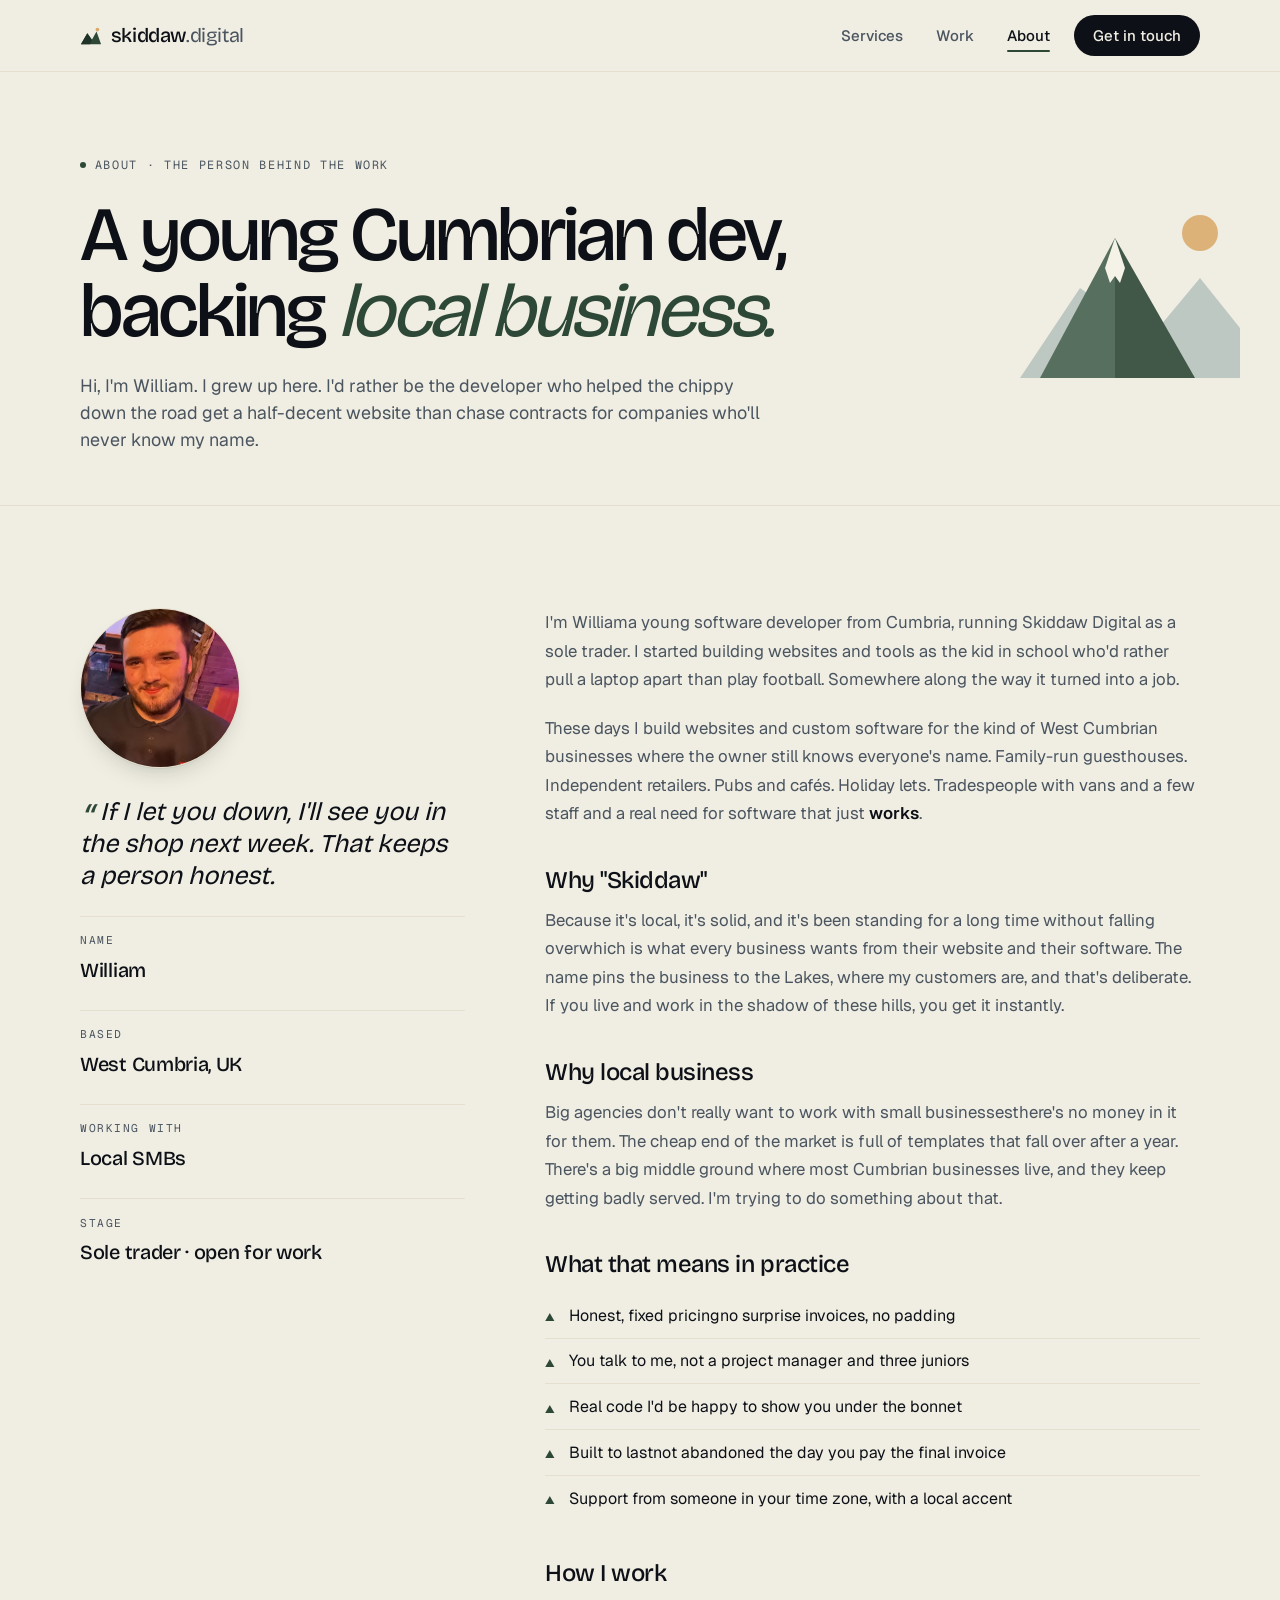
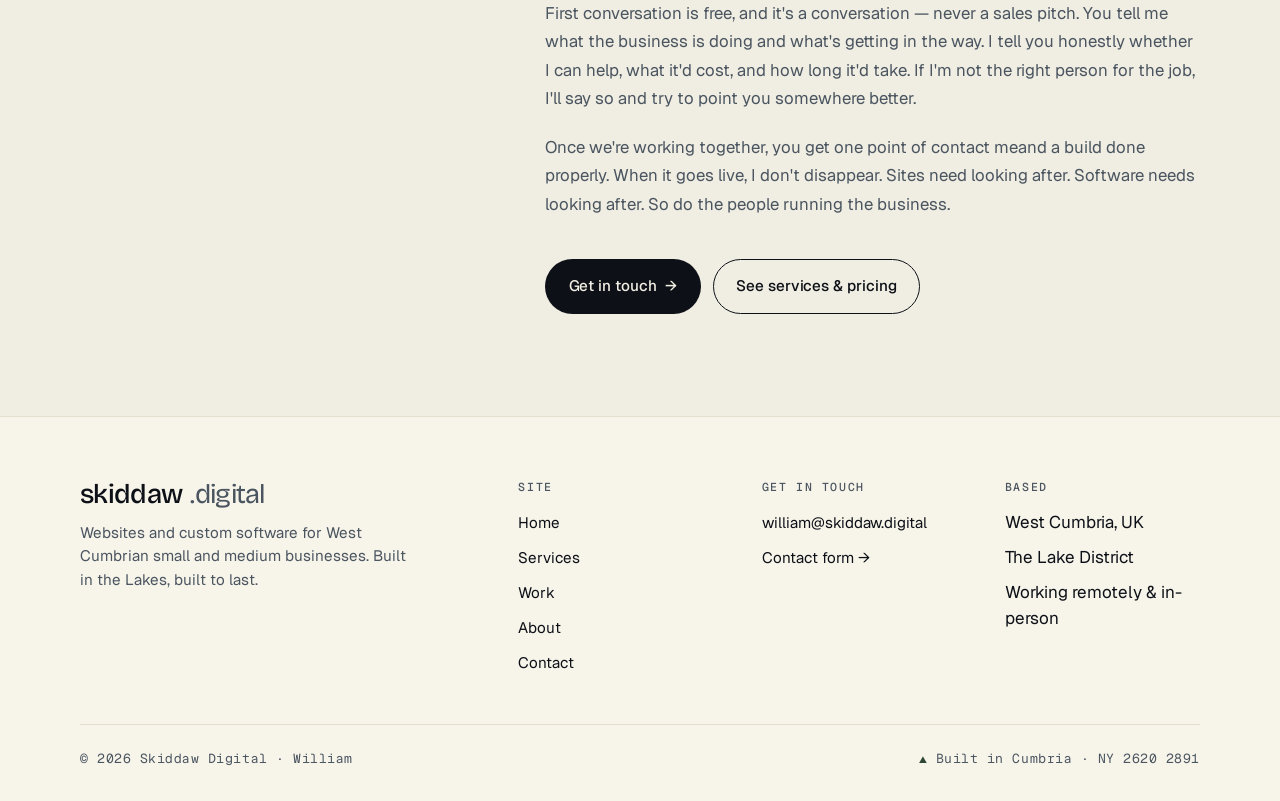
==== commit 7aaae0fb: "Add portrait to About page Co-Authored-By: Claude Opus 4.7 (1M context) <noreply@anthropic.com>" ====
--- a/about.html
+++ b/about.html
@@ -65,6 +65,9 @@
 
           <aside class="about-side">
             <div class="sticky">
+              <figure class="portrait">
+                <img src="william.jpg" alt="William, founder of Skiddaw Digital" width="288" height="288" loading="lazy" />
+              </figure>
               <p class="pull-quote">
                 If I let you down, I'll see you in the shop next week.
                 That keeps a person honest.
--- a/styles.css
+++ b/styles.css
@@ -1071,6 +1071,24 @@
   gap: 1.5rem;
 }
 
+.about-side .portrait {
+  margin: 0 0 0.25rem;
+  width: 160px;
+  height: 160px;
+  border-radius: 50%;
+  overflow: hidden;
+  border: 1px solid var(--stone-200);
+  box-shadow: 0 1px 0 rgba(13, 17, 23, 0.04), 0 12px 28px -18px rgba(31, 51, 40, 0.45);
+  background: var(--stone-200);
+}
+
+.about-side .portrait img {
+  width: 100%;
+  height: 100%;
+  object-fit: cover;
+  display: block;
+}
+
 .about-side .pull-quote {
   font-family: var(--display);
   font-style: italic;
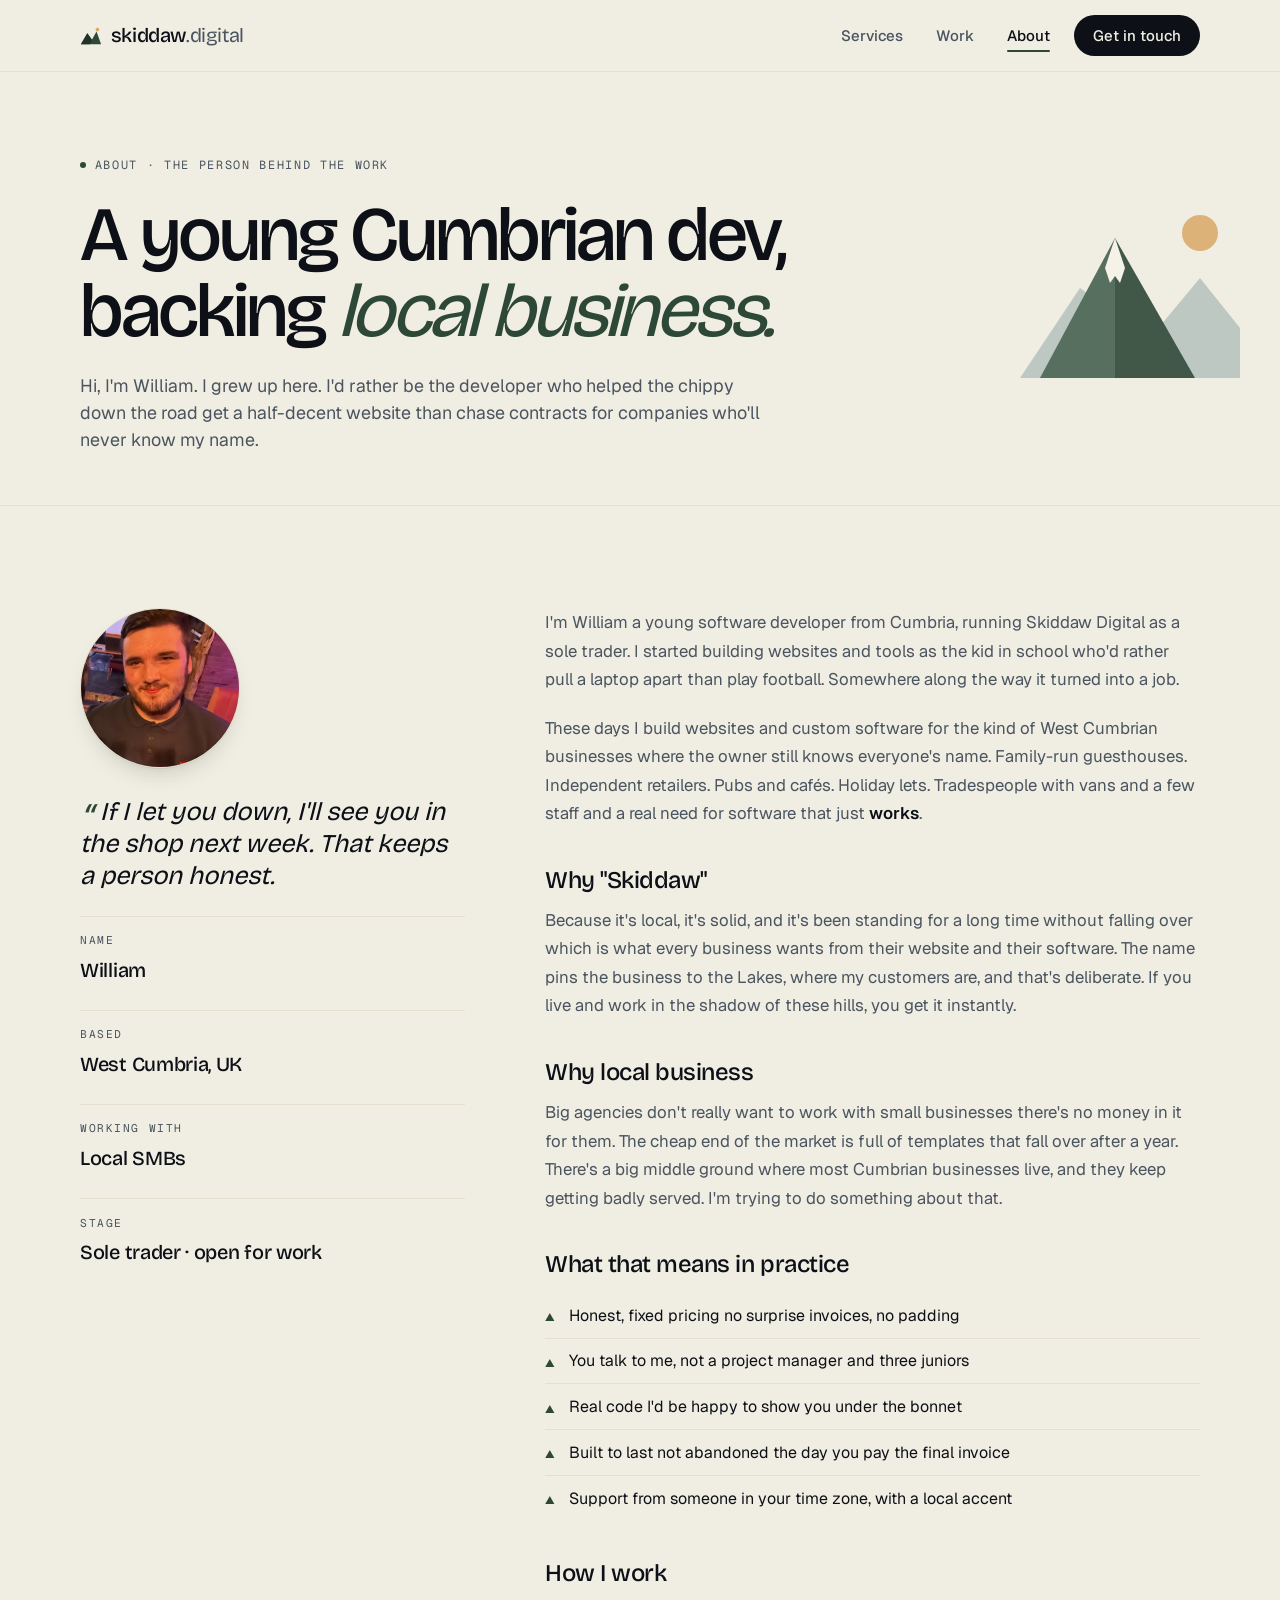
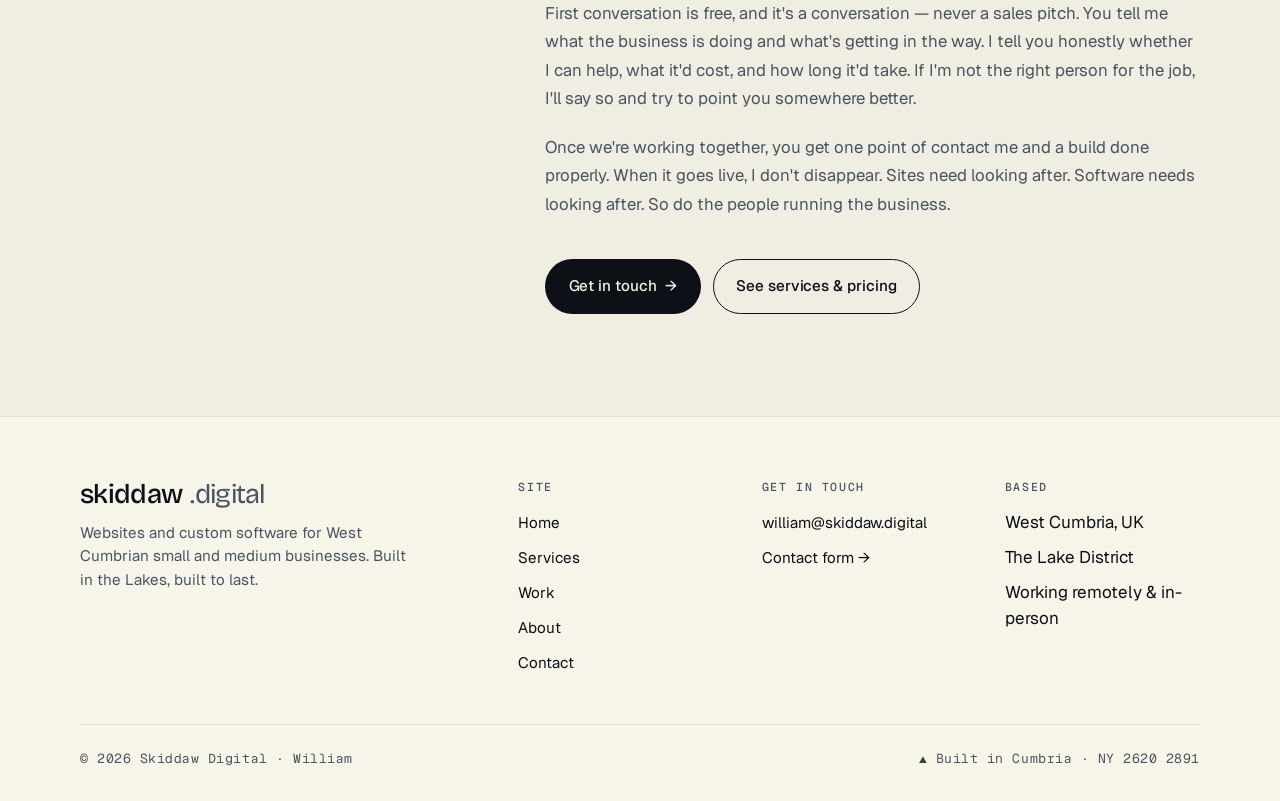
==== commit 88ec7e6a: "Spelling fixes" ====
--- a/about.html
+++ b/about.html
@@ -93,7 +93,7 @@
 
           <div class="prose" data-reveal>
             <p>
-              I'm Williama young software developer from Cumbria,
+              I'm William a young software developer from Cumbria,
               running Skiddaw Digital as a sole trader. I started
               building websites and tools as the kid in school who'd
               rather pull a laptop apart than play football. Somewhere
@@ -112,7 +112,7 @@
             <h3>Why "Skiddaw"</h3>
             <p>
               Because it's local, it's solid, and it's been standing for
-              a long time without falling overwhich is what every
+              a long time without falling over which is what every
               business wants from their website and their software. The
               name pins the business to the Lakes, where my customers
               are, and that's deliberate. If you live and work in the
@@ -122,7 +122,7 @@
             <h3>Why local business</h3>
             <p>
               Big agencies don't really want to work with small
-              businessesthere's no money in it for them. The cheap
+              businesses there's no money in it for them. The cheap
               end of the market is full of templates that fall over
               after a year. There's a big middle ground where most
               Cumbrian businesses live, and they keep getting badly
@@ -131,10 +131,10 @@
 
             <h3>What that means in practice</h3>
             <ul>
-              <li>Honest, fixed pricingno surprise invoices, no padding</li>
+              <li>Honest, fixed pricing no surprise invoices, no padding</li>
               <li>You talk to me, not a project manager and three juniors</li>
               <li>Real code I'd be happy to show you under the bonnet</li>
-              <li>Built to lastnot abandoned the day you pay the final invoice</li>
+              <li>Built to last not abandoned the day you pay the final invoice</li>
               <li>Support from someone in your time zone, with a local accent</li>
             </ul>
 
@@ -150,7 +150,7 @@
 
             <p>
               Once we're working together, you get one point of contact
-             meand a build done properly. When it goes live, I
+             me and a build done properly. When it goes live, I
               don't disappear. Sites need looking after. Software needs
               looking after. So do the people running the business.
             </p>
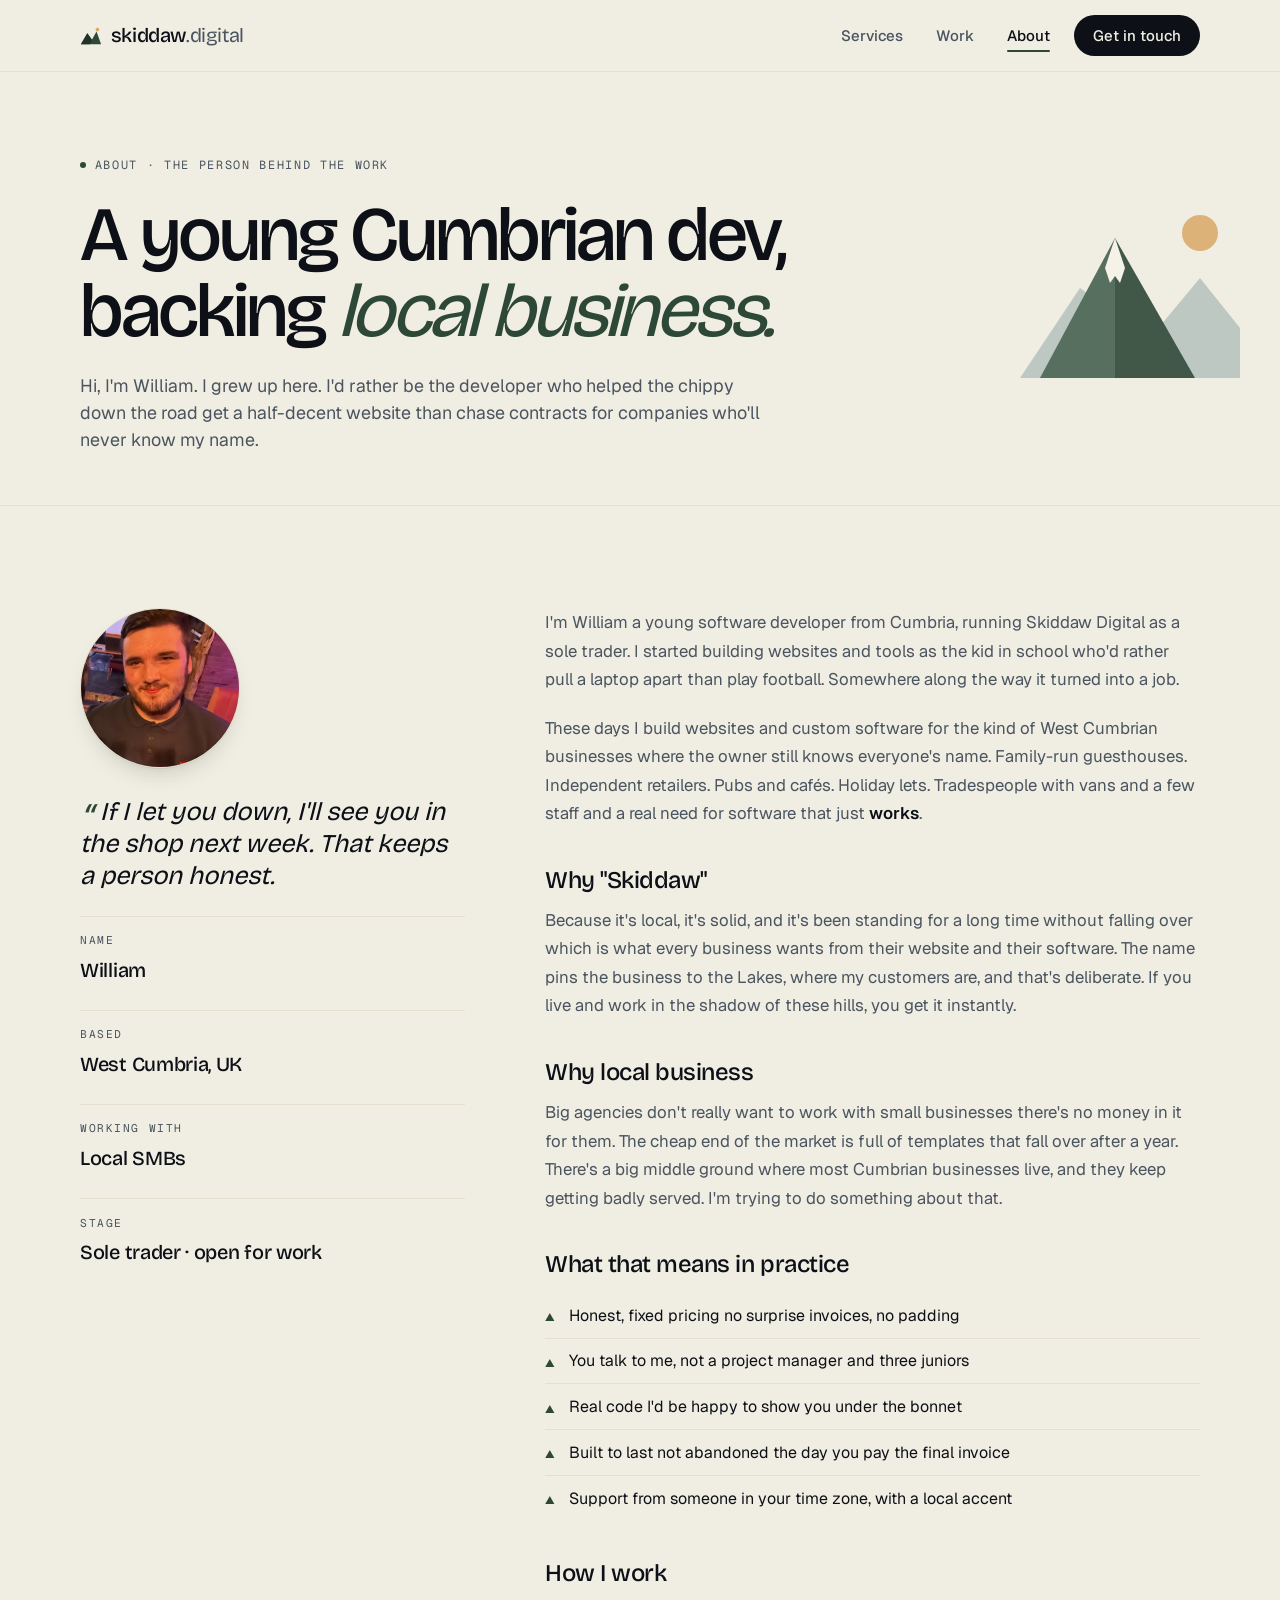
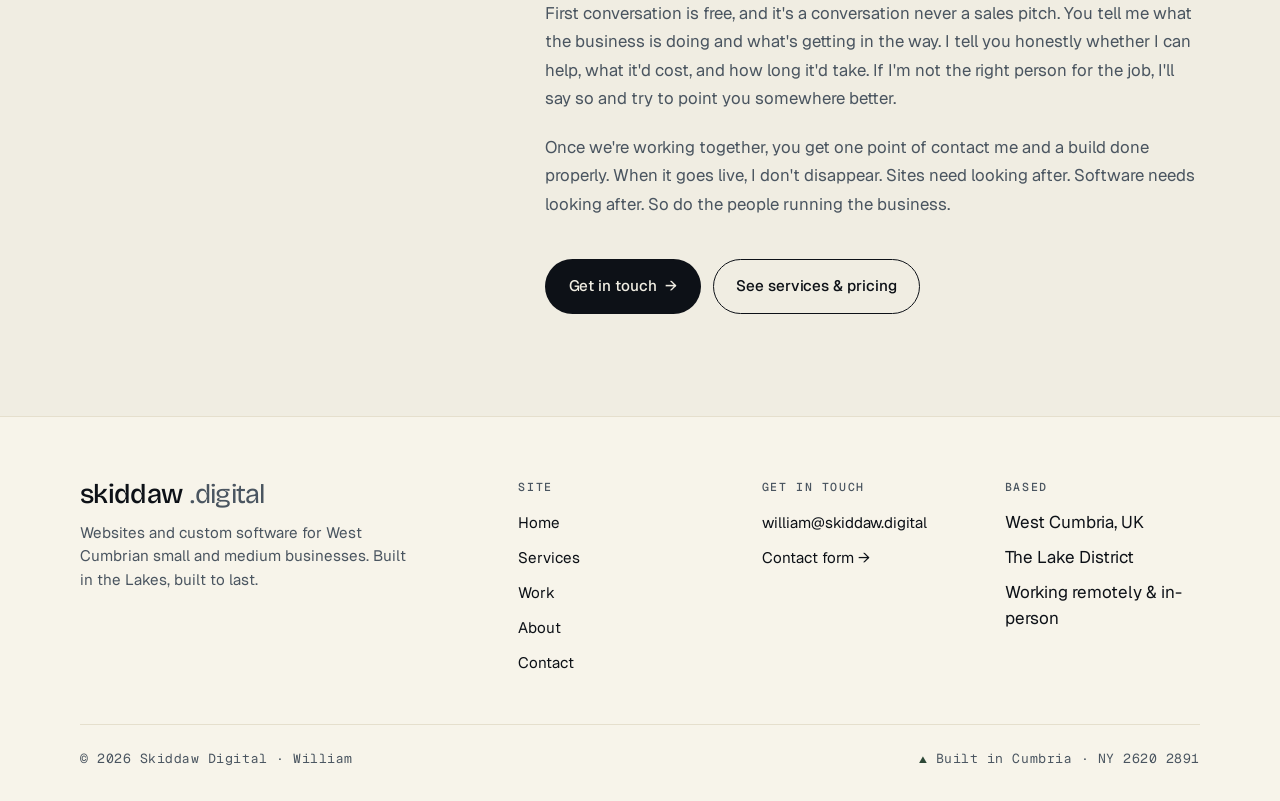
==== commit bad140f4: "Spelling fixes" ====
--- a/about.html
+++ b/about.html
@@ -140,7 +140,7 @@
 
             <h3>How I work</h3>
             <p>
-              First conversation is free, and it's a conversation —
+              First conversation is free, and it's a conversation
               never a sales pitch. You tell me what the business is
               doing and what's getting in the way. I tell you honestly
               whether I can help, what it'd cost, and how long it'd
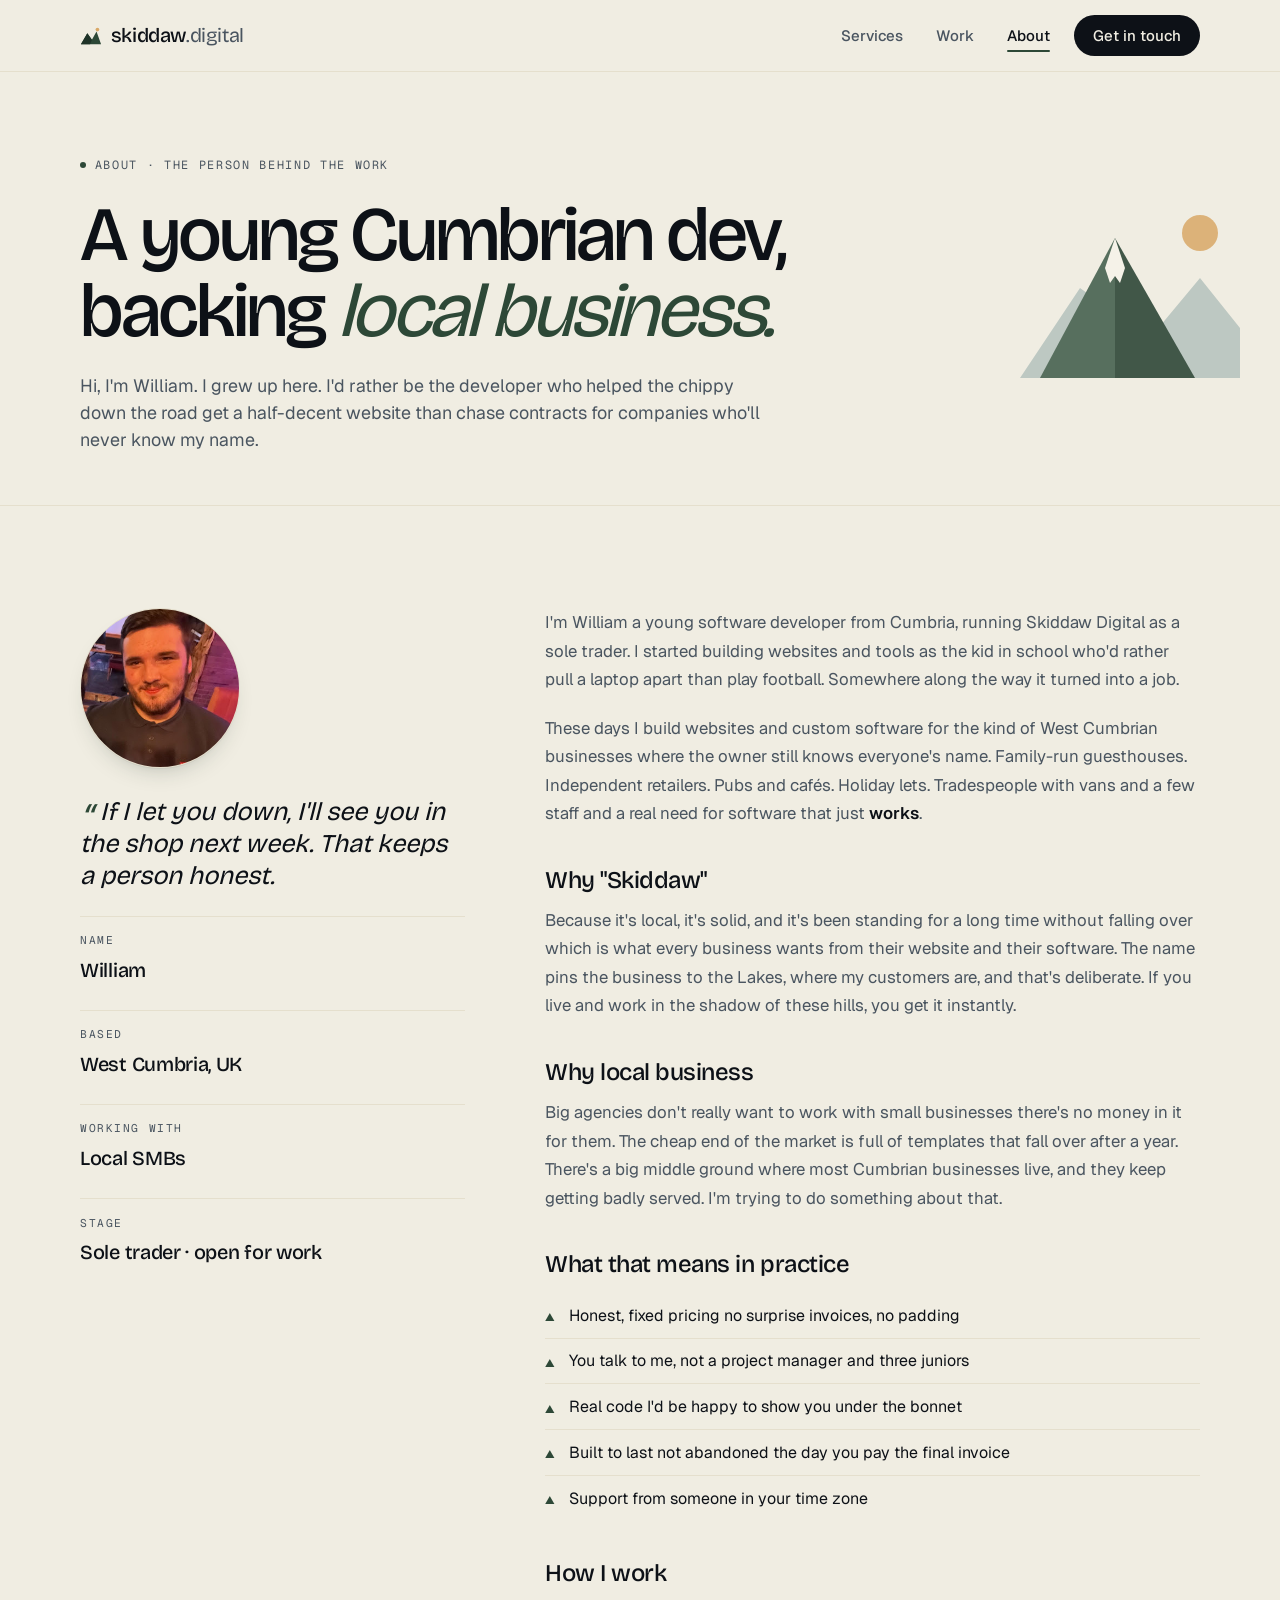
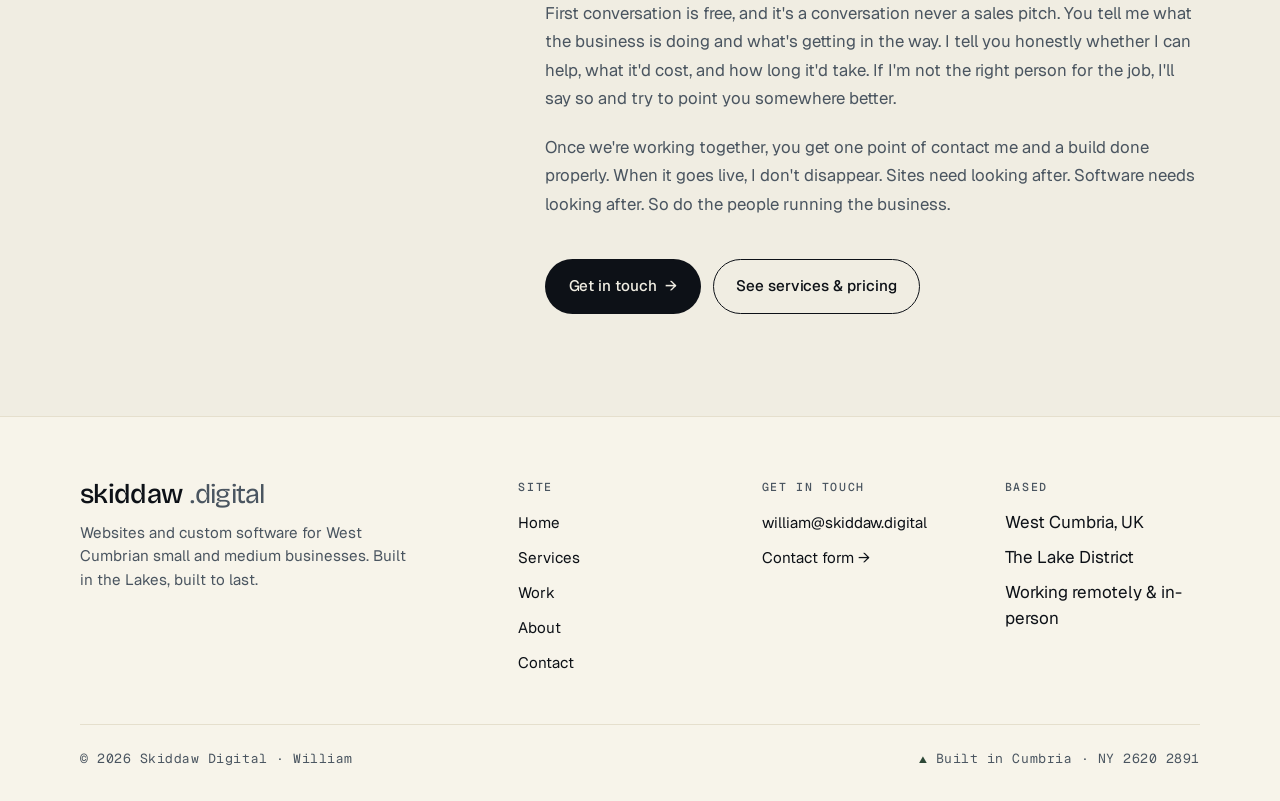
==== commit 09f0d395: "Spelling fixes" ====
--- a/about.html
+++ b/about.html
@@ -135,7 +135,7 @@
               <li>You talk to me, not a project manager and three juniors</li>
               <li>Real code I'd be happy to show you under the bonnet</li>
               <li>Built to last not abandoned the day you pay the final invoice</li>
-              <li>Support from someone in your time zone, with a local accent</li>
+              <li>Support from someone in your time zone</li>
             </ul>
 
             <h3>How I work</h3>
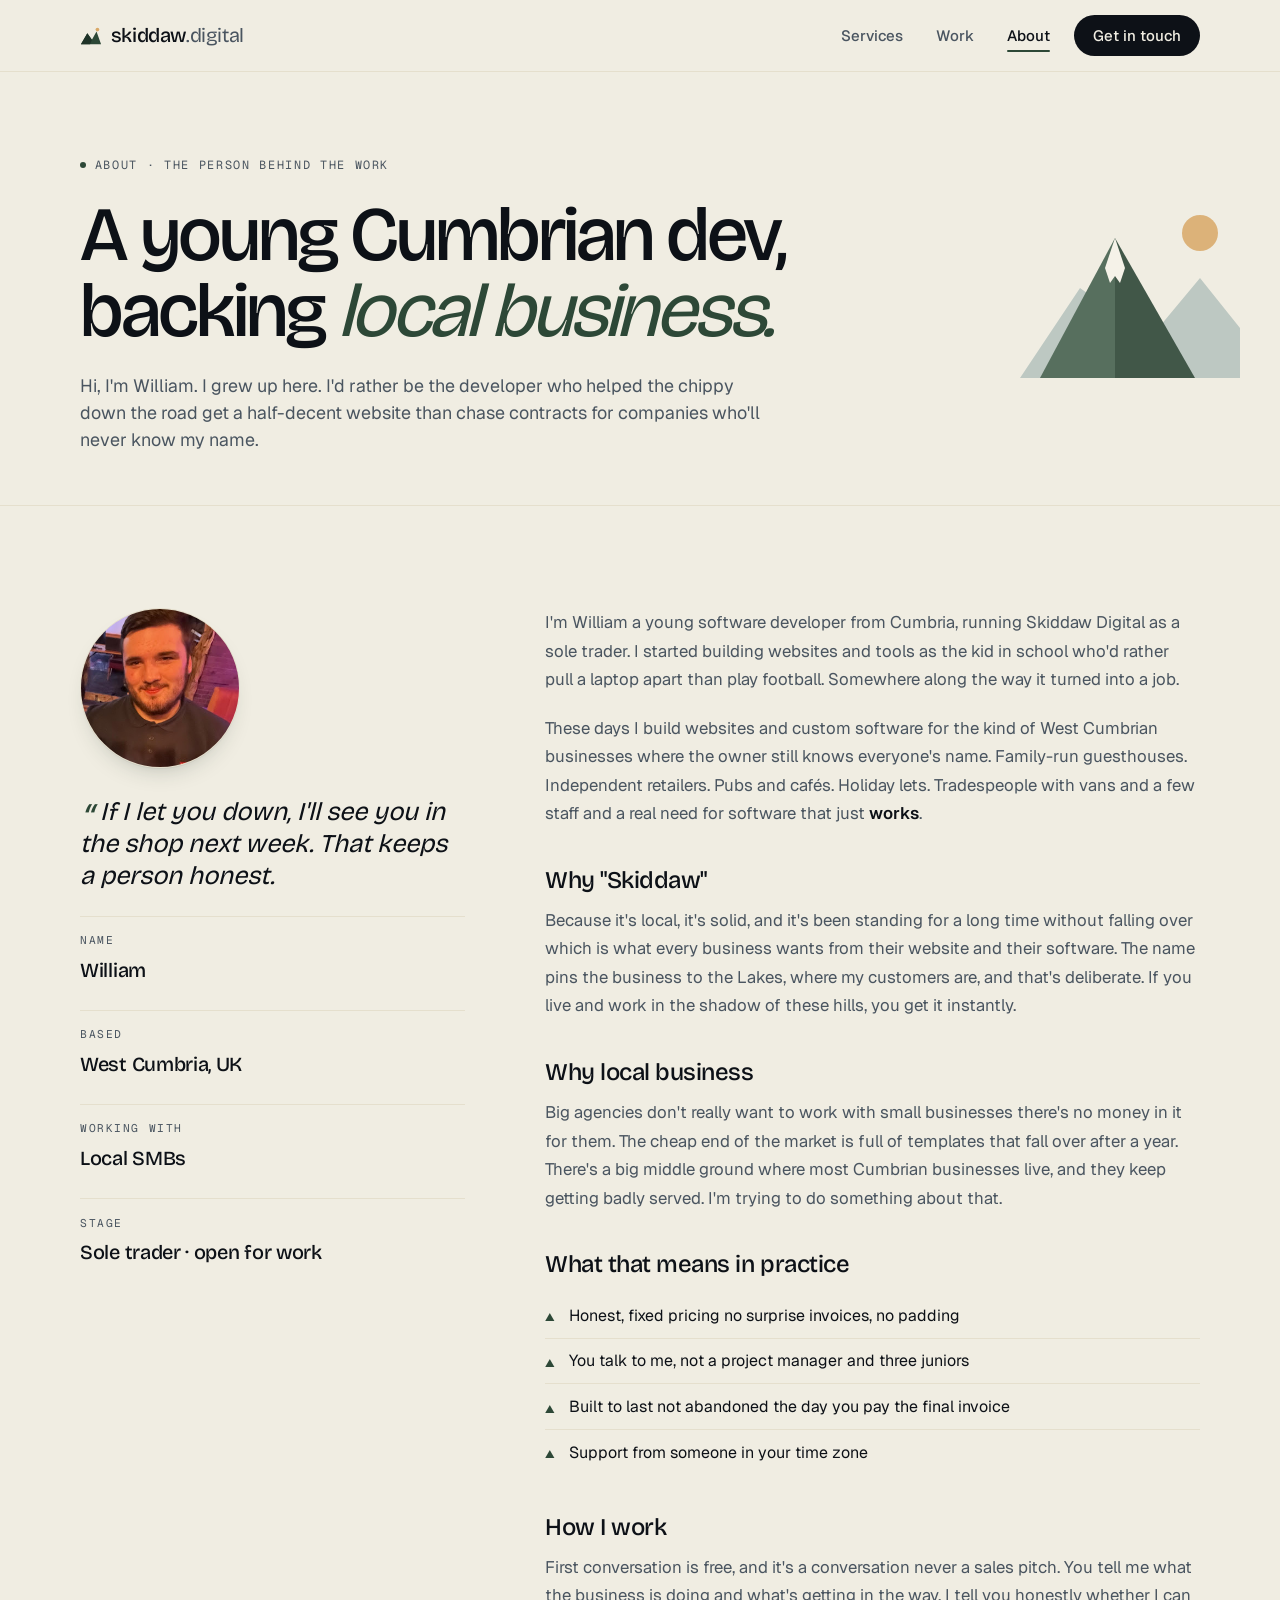
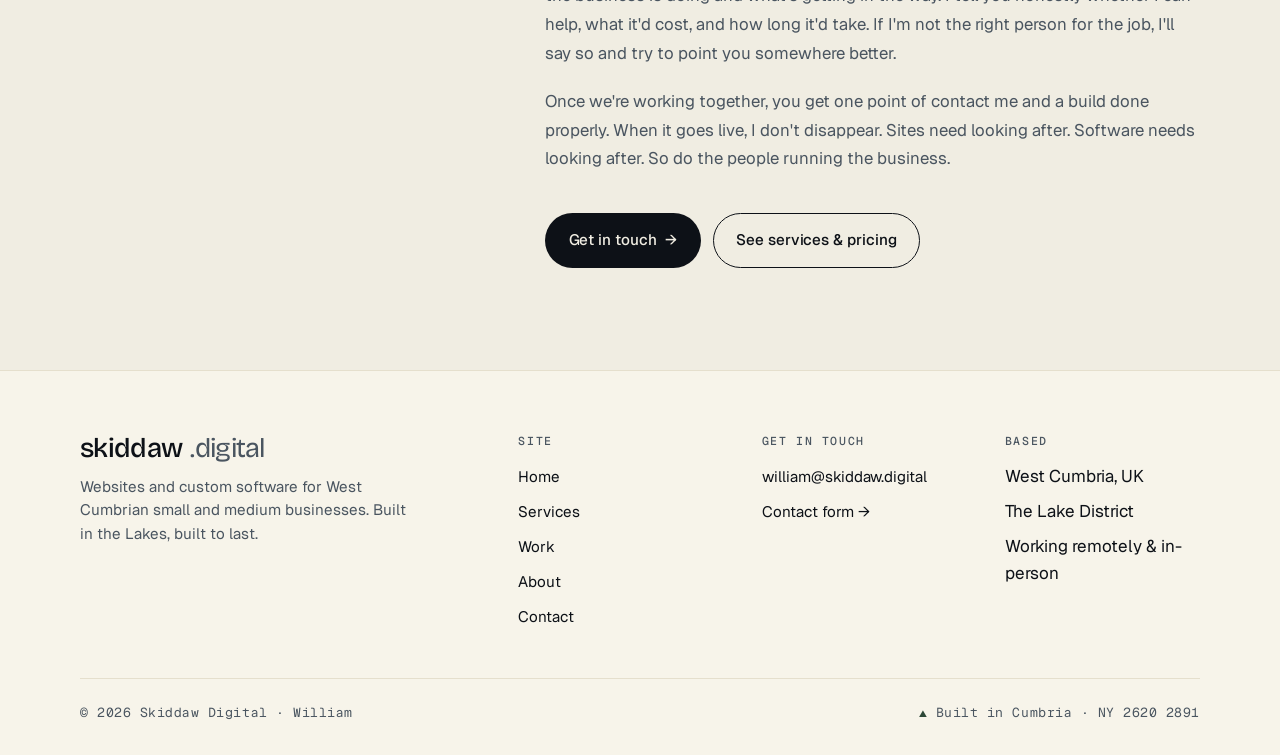
==== commit 1d8e1b1d: "Spelling fixes" ====
--- a/about.html
+++ b/about.html
@@ -133,7 +133,6 @@
             <ul>
               <li>Honest, fixed pricing no surprise invoices, no padding</li>
               <li>You talk to me, not a project manager and three juniors</li>
-              <li>Real code I'd be happy to show you under the bonnet</li>
               <li>Built to last not abandoned the day you pay the final invoice</li>
               <li>Support from someone in your time zone</li>
             </ul>
